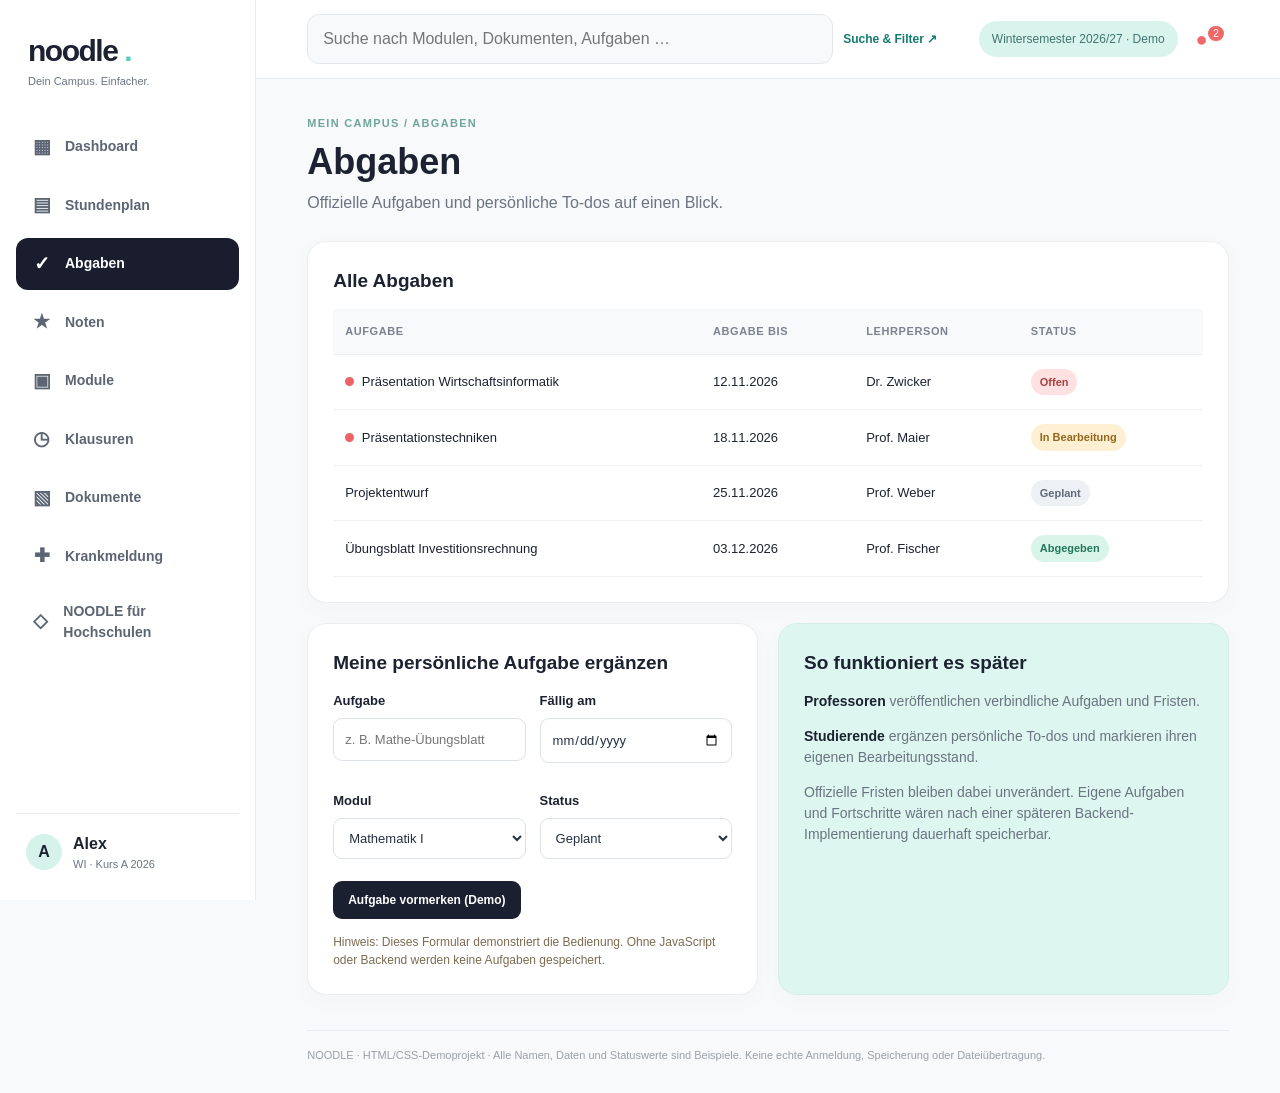
==== pages/abgaben.html @ 5b1bfda7 "Ordnerstruktur und vorläufige Seiten" ====
<!DOCTYPE html>
<html lang="de">
 <head>
  <meta charset="utf-8"/>
  <meta content="width=device-width,initial-scale=1" name="viewport"/>
  <meta content="NOODLE – übersichtliche Lernplattform, HTML/CSS-Demo" name="description"/>
  <title>
   Abgaben · NOODLE
  </title>
  <link href="../css/style.css" rel="stylesheet"/>
 </head>
 <body>
  <div class="app">
   <aside class="sidebar">
    <a class="brand" href="../index.html">
     noodle
     <span>
      .
     </span>
    </a>
    <div class="brand-caption">
     Dein Campus. Einfacher.
    </div>
    <nav aria-label="Hauptnavigation">
     <a class="navlink" href="../index.html">
      <span class="navicon">
       ▦
      </span>
      <span>
       Dashboard
      </span>
     </a>
     <a class="navlink" href="stundenplan.html">
      <span class="navicon">
       ▤
      </span>
      <span>
       Stundenplan
      </span>
     </a>
     <a class="navlink active" href="abgaben.html">
      <span class="navicon">
       ✓
      </span>
      <span>
       Abgaben
      </span>
     </a>
     <a class="navlink" href="noten.html">
      <span class="navicon">
       ★
      </span>
      <span>
       Noten
      </span>
     </a>
     <a class="navlink" href="module.html">
      <span class="navicon">
       ▣
      </span>
      <span>
       Module
      </span>
     </a>
     <a class="navlink" href="klausuren.html">
      <span class="navicon">
       ◷
      </span>
      <span>
       Klausuren
      </span>
     </a>
     <a class="navlink" href="dokumente.html">
      <span class="navicon">
       ▧
      </span>
      <span>
       Dokumente
      </span>
     </a>
     <a class="navlink" href="krankmeldung.html">
      <span class="navicon">
       ✚
      </span>
      <span>
       Krankmeldung
      </span>
     </a>
     <a class="navlink" href="tarife.html">
      <span class="navicon">
       ◇
      </span>
      <span>
       NOODLE für Hochschulen
      </span>
     </a>
    </nav>
    <div class="sidebar-bottom">
     <div class="avatar">
      A
     </div>
     <div>
      <strong>
       Alex
      </strong>
      <small>
       WI · Kurs A 2026
      </small>
     </div>
    </div>
   </aside>
   <div class="mainwrap">
    <header class="topbar">
     <div class="mobile-brand">
      noodle
      <span>
       .
      </span>
     </div>
     <div class="search-area">
      <label class="sr-only" for="global-search">
       Zentrale Suche
      </label>
      <input aria-describedby="search-help" id="global-search" placeholder="Suche nach Modulen, Dokumenten, Aufgaben …" type="search"/>
      <a class="search-link" href="dokumente.html#suchhilfe">
       Suche &amp; Filter
       <span aria-hidden="true">
        ↗
       </span>
      </a>
     </div>
     <div class="top-actions">
      <span class="term">
       Wintersemester 2026/27 · Demo
      </span>
      <a class="notification" href="abgaben.html" title="Wichtige Abgaben">
       ●
       <span>
        2
       </span>
      </a>
     </div>
    </header>
    <main class="content">
     <div class="page-heading">
      <div>
       <p class="eyebrow">
        MEIN CAMPUS / ABGABEN
       </p>
       <h1>
        Abgaben
       </h1>
       <p class="muted">
        Offizielle Aufgaben und persönliche To-dos auf einen Blick.
       </p>
      </div>
     </div>
     <article class="card">
      <h2>
       Alle Abgaben
      </h2>
      <div class="tablewrap">
       <table>
        <thead>
         <tr>
          <th>
           Aufgabe
          </th>
          <th>
           Abgabe bis
          </th>
          <th>
           Lehrperson
          </th>
          <th>
           Status
          </th>
         </tr>
        </thead>
        <tbody>
         <tr>
          <td>
           <span class="dot red">
           </span>
           Präsentation Wirtschaftsinformatik
          </td>
          <td>
           12.11.2026
          </td>
          <td>
           Dr. Zwicker
          </td>
          <td>
           <span class="pill danger">
            Offen
           </span>
          </td>
         </tr>
         <tr>
          <td>
           <span class="dot red">
           </span>
           Präsentationstechniken
          </td>
          <td>
           18.11.2026
          </td>
          <td>
           Prof. Maier
          </td>
          <td>
           <span class="pill warning">
            In Bearbeitung
           </span>
          </td>
         </tr>
         <tr>
          <td>
           Projektentwurf
          </td>
          <td>
           25.11.2026
          </td>
          <td>
           Prof. Weber
          </td>
          <td>
           <span class="pill">
            Geplant
           </span>
          </td>
         </tr>
         <tr>
          <td>
           Übungsblatt Investitionsrechnung
          </td>
          <td>
           03.12.2026
          </td>
          <td>
           Prof. Fischer
          </td>
          <td>
           <span class="pill success">
            Abgegeben
           </span>
          </td>
         </tr>
        </tbody>
       </table>
      </div>
     </article>
     <div class="grid two">
      <article class="card">
       <h2>
        Meine persönliche Aufgabe ergänzen
       </h2>
       <form action="#demo-hinweis" class="demo-form">
        <div class="form-grid">
         <label>
          Aufgabe
          <input placeholder="z. B. Mathe-Übungsblatt" required="" type="text"/>
         </label>
         <label>
          Fällig am
          <input required="" type="date"/>
         </label>
         <label>
          Modul
          <select>
           <option>
            Mathematik I
           </option>
           <option>
            Grundlagen der Informatik
           </option>
           <option>
            Einführung BWL
           </option>
           <option>
            Wirtschaftsinformatik
           </option>
          </select>
         </label>
         <label>
          Status
          <select>
           <option>
            Geplant
           </option>
           <option>
            In Bearbeitung
           </option>
           <option>
            Erledigt
           </option>
          </select>
         </label>
        </div>
        <button class="btn dark" type="submit">
         Aufgabe vormerken (Demo)
        </button>
       </form>
       <p class="demo-note" id="demo-hinweis">
        Hinweis: Dieses Formular demonstriert die Bedienung. Ohne JavaScript oder Backend werden keine Aufgaben gespeichert.
       </p>
      </article>
      <article class="card mint">
       <h2>
        So funktioniert es später
       </h2>
       <p>
        <strong>
         Professoren
        </strong>
        veröffentlichen verbindliche Aufgaben und Fristen.
       </p>
       <p>
        <strong>
         Studierende
        </strong>
        ergänzen persönliche To-dos und markieren ihren eigenen Bearbeitungsstand.
       </p>
       <p>
        Offizielle Fristen bleiben dabei unverändert. Eigene Aufgaben und Fortschritte wären nach einer späteren Backend-Implementierung dauerhaft speicherbar.
       </p>
      </article>
     </div>
     <footer class="footer">
      NOODLE · HTML/CSS-Demoprojekt · Alle Namen, Daten und Statuswerte sind Beispiele. Keine echte Anmeldung, Speicherung oder Dateiübertragung.
     </footer>
    </main>
   </div>
  </div>
 </body>
</html>
---- css/style.css ----
/* NOODLE – zentrale Gestaltung für alle neun HTML-Seiten.
   Zum Lernen: Die Klassen aus HTML werden hier über .klassenname gestaltet. */
:root {
    --ink:#1c2231;
    --muted:#6b7482;
    --line:#e8ebef;
    --mint:#bceee4;
    --teal:#58cbbb;
    --navy:#191d2d;
    --page:#f7f9fa;
    --white:#fff;
    --radius:19px
}

* {
    box-sizing:border-box
}

html {
    scroll-behavior:smooth
}

body {
    margin:0;
    font-family:Arial,Helvetica,sans-serif;
    background:var(--page);
    color:var(--ink);
    line-height:1.5
}

a {
    color:inherit;
    text-decoration:none
}

button,input,select,textarea {
    font:inherit
}

button {
    cursor:pointer
}

h1,h2,h3,p {
    margin-top:0
}

h1 {
    font-size:clamp(27px,3vw,36px);
    line-height:1.15;
    margin-bottom:9px
}

h2 {
    font-size:19px;
    margin-bottom:14px
}

h3 {
    font-size:16px;
    margin-bottom:8px
}

.muted,.card p {
    color:var(--muted)
}

.card strong {
    color:var(--ink)
}

.app {
    display:flex;
    min-height:100vh
}

.sidebar {
    width:256px;
    flex:none;
    background:#fff;
    border-right:1px solid var(--line);
    padding:28px 16px;
    display:flex;
    flex-direction:column;
    position:sticky;
    top:0;
    height:100vh
}

.brand {
    font-size:30px;
    font-weight:800;
    letter-spacing:-1.5px;
    margin-left:12px
}

.brand span,.mobile-brand span {
    color:var(--teal)
}

.brand-caption {
    font-size:11px;
    color:var(--muted);
    margin:0 12px 31px
}

.sidebar nav {
    display:flex;
    flex-direction:column;
    gap:6px
}

.navlink {
    display:flex;
    gap:12px;
    align-items:center;
    padding:12px 14px;
    border-radius:12px;
    color:#5b6573;
    font-size:14px;
    font-weight:600
}

.navlink:hover {
    background:#f1f7f6
}

.navlink.active {
    background:var(--navy);
    color:#fff
}

.navicon {
    font-size:19px;
    width:23px;
    text-align:center
}

.sidebar-bottom {
    display:flex;
    gap:11px;
    align-items:center;
    margin-top:auto;
    padding:18px 10px 0;
    border-top:1px solid var(--line)
}

.sidebar-bottom small {
    display:block;
    color:var(--muted);
    font-size:11px
}

.avatar {
    display:grid;
    place-items:center;
    width:36px;
    height:36px;
    border-radius:50%;
    background:#d5f3eb;
    font-weight:800
}

.mainwrap {
    min-width:0;
    flex:1
}

.topbar {
    min-height:78px;
    display:flex;
    gap:18px;
    align-items:center;
    justify-content:space-between;
    padding:14px clamp(20px,4vw,54px);
    background:#fff;
    border-bottom:1px solid var(--line)
}

.search-area {
    display:flex;
    align-items:center;
    gap:10px;
    flex:1;
    max-width:630px
}

.search-area input {
    width:100%;
    min-width:120px;
    border:1px solid #e3e8ec;
    background:#f7f9fa;
    border-radius:12px;
    padding:12px 15px
}

.search-link {
    white-space:nowrap;
    font-size:12px;
    color:#147b70;
    font-weight:700
}

.top-actions {
    display:flex;
    align-items:center;
    gap:18px
}

.term {
    background:#d9f4ed;
    color:#41756e;
    border-radius:999px;
    padding:9px 13px;
    font-size:12px;
    white-space:nowrap
}

.notification {
    color:#ef6868;
    font-size:20px;
    position:relative
}

.notification span {
    font-size:10px;
    background:#ef6868;
    color:#fff;
    border-radius:10px;
    padding:2px 5px;
    position:relative;
    top:-9px;
    left:-5px
}

.mobile-brand {
    display:none
}

.content {
    max-width:1440px;
    margin:auto;
    padding:36px clamp(20px,4vw,54px) 30px
}

.page-heading {
    margin-bottom:26px
}

.page-heading .muted {
    margin:0
}

.eyebrow {
    font-size:11px;
    font-weight:700;
    color:#70a59b;
    letter-spacing:1.3px;
    margin-bottom:9px
}

.hero {
    background:var(--navy);
    color:white;
    border-radius:22px;
    min-height:244px;
    padding:35px 42px;
    display:flex;
    justify-content:space-between;
    align-items:center;
    gap:24px;
    margin-bottom:20px
}

.hero h2 {
    font-size:29px;
    margin:12px 0 4px
}

.hero p {
    color:#c7cbd6
}

.hero-kicker {
    font-size:11px;
    font-weight:700;
    letter-spacing:1.5px;
    color:#7fdfd0
}

.hero-badges {
    display:flex;
    flex-wrap:wrap;
    gap:8px;
    margin:18px 0
}

.hero-badges span {
    font-size:12px;
    background:#343b4c;
    padding:7px 10px;
    border-radius:999px
}

.hero .hero-hint {
    font-size:12px;
    margin-bottom:0
}

.ects-ring {
    width:172px;
    height:172px;
    flex:none;
    border-radius:50%;
    background:conic-gradient(var(--teal) 0 var(--progress),#fff var(--progress) 100%);
    display:grid;
    place-items:center
}

.ring-inner {
    width:137px;
    height:137px;
    border-radius:50%;
    background:var(--navy);
    display:flex;
    flex-direction:column;
    justify-content:center;
    align-items:center
}

.ring-inner strong {
    font-size:43px;
    line-height:1.1
}

.ring-inner span {
    font-size:13px;
    color:#cbd1dd
}

.grid {
    display:grid;
    gap:20px;
    margin-bottom:20px
}

.two {
    grid-template-columns:repeat(2,minmax(0,1fr))
}

.three {
    grid-template-columns:repeat(3,minmax(0,1fr))
}

.card {
    background:#fff;
    border:1px solid #ebedef;
    border-radius:var(--radius);
    padding:25px;
    min-width:0;
    box-shadow:0 6px 24px rgba(29,37,52,.025);
    margin-bottom:20px
}

.grid>.card {
    margin-bottom:0
}

.card h2 {
    color:var(--ink)
}

.card h3 {
    color:var(--ink)
}

.card p {
    font-size:14px
}

.card p:last-child {
    margin-bottom:0
}

.mint {
    background:#ddf6ef;
    border-color:#d5eee8
}

.lavender {
    background:#f1edf9;
    border-color:#eae5f4
}

.peach {
    background:#fff1e8;
    border-color:#f8e9df
}

.pale {
    background:#f0f4fb;
    border-color:#e8edf5
}

.stat-number {
    font-size:44px;
    font-weight:800;
    letter-spacing:-2px;
    color:#252b38;
    line-height:1.2;
    margin:16px 0 5px
}

.stat-unit {
    font-size:18px;
    font-weight:500;
    letter-spacing:0
}

.btn {
    display:inline-block;
    padding:10px 15px;
    border-radius:9px;
    font-size:12px;
    font-weight:700;
    border:0;
    margin-top:8px
}

.btn.dark {
    background:#1b2030;
    color:#fff
}

.btn.subtle {
    background:#e9f1f0;
    color:#245d57
}

.text-link {
    display:inline-block;
    color:#186e67;
    font-weight:700;
    font-size:13px;
    margin-top:13px
}

.clean-list {
    padding:0;
    list-style:none;
    margin:0
}

.clean-list li {
    display:flex;
    align-items:center;
    gap:11px;
    padding:11px 0;
    border-bottom:1px solid rgba(80,90,105,.11)
}

.clean-list li:last-child {
    border:0
}

.clean-list strong {
    font-size:13px;
    display:block
}

.clean-list small {
    display:block;
    font-size:12px;
    color:var(--muted)
}

.dot {
    width:9px;
    height:9px;
    display:inline-block;
    flex:none;
    border-radius:50%;
    margin-right:4px
}

.red {
    background:#ed6363
}

.amber {
    background:#f3ae52
}

.chipset {
    display:flex;
    flex-wrap:wrap;
    gap:8px;
    margin:16px 0
}

.chipset span,.chipset a {
    border:1px solid #dfe7e6;
    background:#fff;
    border-radius:999px;
    padding:7px 11px;
    font-size:12px;
    color:#46515b
}

.progressline {
    margin:14px 0 19px
}

.progresslabel {
    display:flex;
    justify-content:space-between;
    font-size:12px;
    color:#5e6572;
    margin-bottom:7px
}

.track {
    height:9px;
    background:#e6e9ed;
    border-radius:999px;
    overflow:hidden
}

.fill {
    height:100%;
    background:#60cdbd;
    border-radius:999px
}

.tablewrap {
    overflow-x:auto
}

table {
    border-collapse:collapse;
    width:100%;
    font-size:13px;
    min-width:540px
}

th {
    text-align:left;
    color:#7b8390;
    font-size:11px;
    text-transform:uppercase;
    letter-spacing:.6px;
    background:#f8f9fa
}

td,th {
    padding:14px 12px;
    border-bottom:1px solid #eef0f2
}

td {
    vertical-align:middle
}

.pill {
    display:inline-block;
    font-size:11px;
    font-weight:700;
    padding:5px 9px;
    background:#edf0f4;
    color:#5e6978;
    border-radius:999px;
    white-space:nowrap
}

.pill.success {
    background:#d9f4e8;
    color:#24775d
}

.pill.warning {
    background:#fff0d3;
    color:#92661b
}

.pill.danger {
    background:#ffe1e1;
    color:#a74242
}

.form-grid {
    display:grid;
    grid-template-columns:repeat(2,minmax(0,1fr));
    gap:14px
}

.demo-form label {
    display:flex;
    flex-direction:column;
    gap:7px;
    font-size:13px;
    font-weight:700;
    margin-bottom:14px
}

.demo-form input,.demo-form select,.demo-form textarea {
    width:100%;
    min-width:0;
    border:1px solid #dce2e7;
    border-radius:9px;
    background:#fff;
    padding:11px;
    color:#253044;
    font-weight:400
}

.demo-note {
    font-size:12px!important;
    color:#7c6b50!important;
    margin-top:14px
}

.document-row {
    display:flex;
    align-items:center;
    gap:14px;
    padding:15px 0;
    border-bottom:1px solid var(--line)
}

.document-meta {
    flex:1;
    min-width:0
}

.document-meta strong {
    font-size:13px;
    display:block;
    overflow-wrap:anywhere
}

.document-meta small {
    font-size:12px;
    color:var(--muted)
}

.file-icon {
    background:#e9f0fa;
    color:#5576a3;
    border-radius:8px;
    padding:9px 7px;
    font-size:10px;
    font-weight:800
}

.demo-label {
    font-size:11px;
    color:#8b95a1
}

.range-ends {
    display:flex;
    justify-content:space-between;
    font-size:11px;
    color:var(--muted)
}

input[type=range] {
    accent-color:#55cbb9;
    width:100%;
    margin:20px 0
}

.plan {
    display:flex;
    flex-direction:column;
    gap:12px
}

.plan .btn {
    align-self:flex-start;
    margin-top:auto
}

.plan.featured {
    border:2px solid #5dcab9
}

.plan hr {
    border:0;
    border-top:1px solid #e8ebee;
    width:100%
}

.banner-preview {
    min-height:150px;
    background:linear-gradient(120deg,#21453f,#66c5b5);
    border-radius:13px;
    color:white;
    display:flex;
    flex-direction:column;
    justify-content:center;
    align-items:center;
    gap:6px;
    text-align:center
}

.banner-preview strong {
    font-size:23px
}

.banner-preview small {
    opacity:.8
}

.footer {
    color:#9aa1aa;
    font-size:11px;
    margin-top:35px;
    padding-top:16px;
    border-top:1px solid var(--line)
}

.sr-only {
    position:absolute;
    width:1px;
    height:1px;
    padding:0;
    margin:-1px;
    overflow:hidden;
    clip:rect(0,0,0,0);
    white-space:nowrap;
    border:0
}

@media(max-width:1100px) {
    .sidebar {
        width:220px
    }

    .three {
        grid-template-columns:repeat(2,minmax(0,1fr))
    }

    .term {
        display:none
    }

}

@media(max-width:760px) {
    .app {
        display:block
    }

    .sidebar {
        position:relative;
        width:100%;
        height:auto;
        padding:15px
    }

    .sidebar nav {
        display:flex;
        flex-direction:row;
        overflow-x:auto;
        padding-bottom:6px
    }

    .navlink {
        white-space:nowrap;
        font-size:12px;
        padding:9px 11px
    }

    .sidebar-bottom,.brand-caption {
        display:none
    }

    .brand {
        font-size:24px;
        margin-bottom:10px
    }

    .topbar {
        padding:13px 16px;
        min-height:64px
    }

    .search-area {
        max-width:none
    }

    .search-link {
        display:none
    }

    .content {
        padding:25px 16px
    }

    .hero {
        padding:24px;
        align-items:flex-start
    }

    .ects-ring {
        width:116px;
        height:116px
    }

    .ring-inner {
        width:91px;
        height:91px
    }

    .ring-inner strong {
        font-size:29px
    }

    .ring-inner span {
        font-size:10px
    }

    .hero h2 {
        font-size:22px
    }

    .two,.three {
        grid-template-columns:1fr
    }

    .card {
        padding:20px
    }

    .form-grid {
        grid-template-columns:1fr
    }

}

@media(max-width:420px) {
    .hero {
        flex-direction:column-reverse;
        align-items:center
    }

    .hero-info {
        width:100%
    }

    .top-actions {
        display:none
    }

}
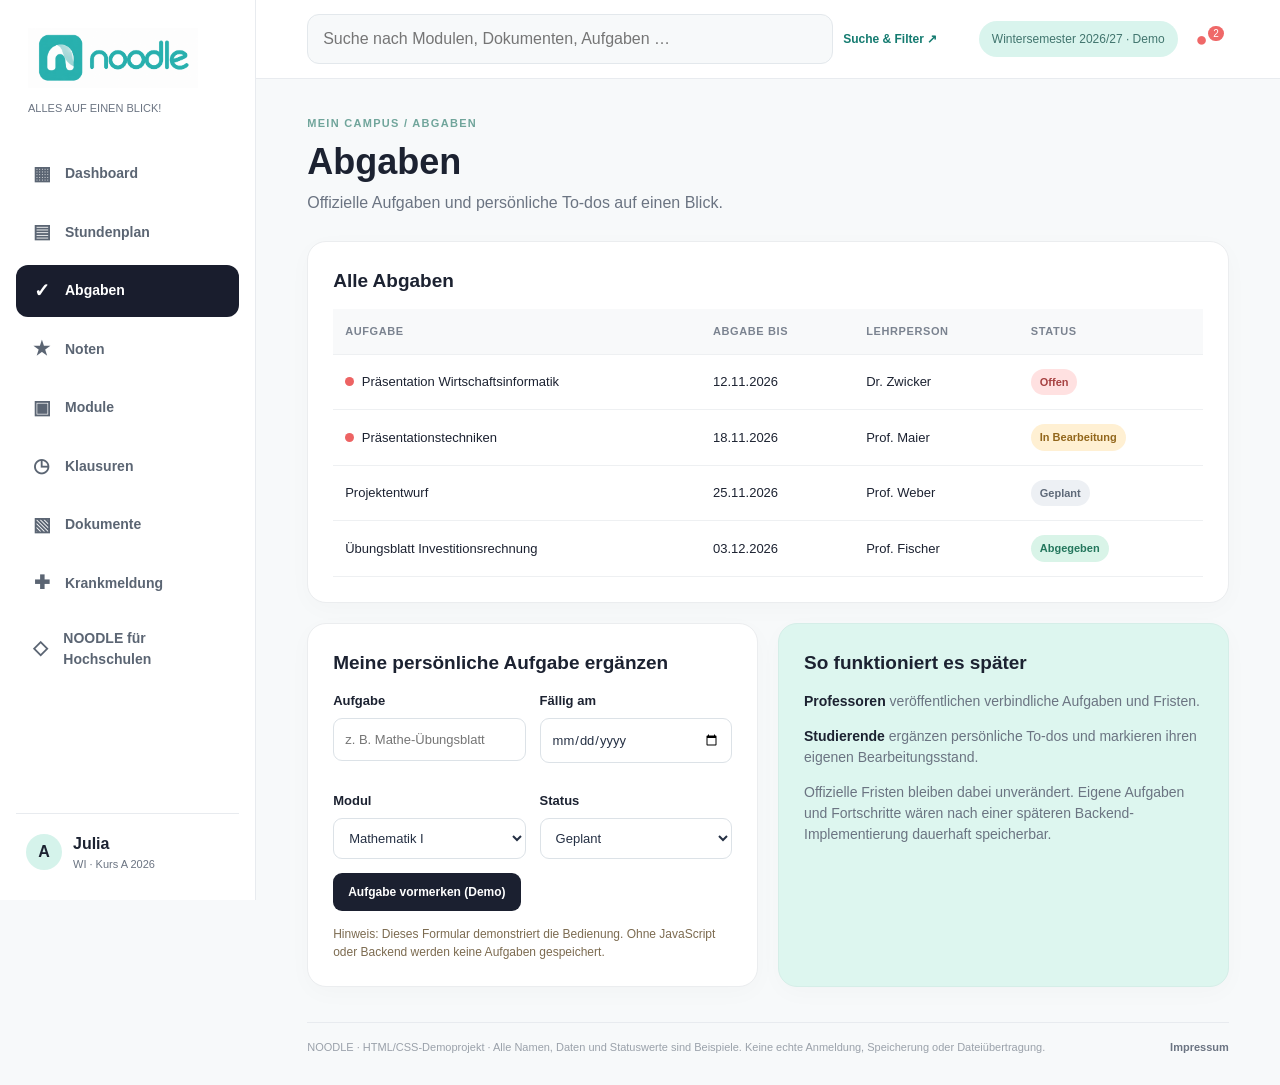
==== commit b1b0418b: "Aktualisiere das Layout der Seiten: Logo ersetzt, Slogan geändert und Impressum hinzugefügt" ====
--- a/pages/abgaben.html
+++ b/pages/abgaben.html
@@ -13,13 +13,10 @@
   <div class="app">
    <aside class="sidebar">
     <a class="brand" href="../index.html">
-     noodle
-     <span>
-      .
-     </span>
+     <img src="../img/noodle_logo_mit_icon.png" alt="NOODLE Logo" width="170" height="60"/>
     </a>
     <div class="brand-caption">
-     Dein Campus. Einfacher.
+     ALLES AUF EINEN BLICK!
     </div>
     <nav aria-label="Hauptnavigation">
      <a class="navlink" href="../index.html">
@@ -101,7 +98,7 @@
      </div>
      <div>
       <strong>
-       Alex
+       Julia
       </strong>
       <small>
        WI · Kurs A 2026
@@ -328,6 +325,7 @@
      </div>
      <footer class="footer">
       NOODLE · HTML/CSS-Demoprojekt · Alle Namen, Daten und Statuswerte sind Beispiele. Keine echte Anmeldung, Speicherung oder Dateiübertragung.
+      <a href="impressum.html" class="footer-link">Impressum</a>
      </footer>
     </main>
    </div>
--- a/css/style.css
+++ b/css/style.css
@@ -359,7 +359,10 @@
     padding:25px;
     min-width:0;
     box-shadow:0 6px 24px rgba(29,37,52,.025);
-    margin-bottom:20px
+    margin-bottom:20px;
+
+    display: flex;
+    flex-direction: column;
 }
 
 .grid>.card {
@@ -403,12 +406,12 @@
 }
 
 .stat-number {
-    font-size:44px;
+    font-size:60px;
     font-weight:800;
     letter-spacing:-2px;
     color:#252b38;
     line-height:1.2;
-    margin:16px 0 5px
+    margin:10px 0 5px
 }
 
 .stat-unit {
@@ -424,7 +427,8 @@
     font-size:12px;
     font-weight:700;
     border:0;
-    margin-top:8px
+    margin-top:auto;
+    align-self: flex-start;
 }
 
 .btn.dark {
@@ -442,7 +446,7 @@
     color:#186e67;
     font-weight:700;
     font-size:13px;
-    margin-top:13px
+    margin-top:35px
 }
 
 .clean-list {
@@ -491,11 +495,15 @@
     background:#f3ae52
 }
 
+.black {
+    background: #000;
+}
+
 .chipset {
     display:flex;
     flex-wrap:wrap;
     gap:8px;
-    margin:16px 0
+    margin:0 0 16px 0
 }
 
 .chipset span,.chipset a {
@@ -717,7 +725,24 @@
     font-size:11px;
     margin-top:35px;
     padding-top:16px;
-    border-top:1px solid var(--line)
+    border-top:1px solid var(--line);
+
+    display:flex;
+    justify-content:space-between;
+    align-items:center;
+    gap:20px;
+}
+
+.footer-link {
+    color:#6b7482;
+    text-decoration:none;
+    font-weight:600;
+    white-space:nowrap;
+}
+
+.footer-link:hover {
+    color:#58cbbb;
+    text-decoration:underline;
 }
 
 .sr-only {
@@ -854,3 +879,31 @@
     }
 
 }
+
+/* IMPRESSUMSSEITE */
+
+.impressum-card {
+    margin-bottom:20px;
+    padding:30px;
+}
+
+.impressum-card h2 {
+    font-size:20px;
+    margin-bottom:15px;
+}
+
+.impressum-card p {
+    font-size:14px;
+    line-height:1.7;
+}
+
+/* TEAMFOTO */
+
+.teamfoto {
+    display:block;
+    width:100%;
+    max-width:650px;
+    height:auto;
+    border-radius:15px;
+    margin-top:20px;
+}
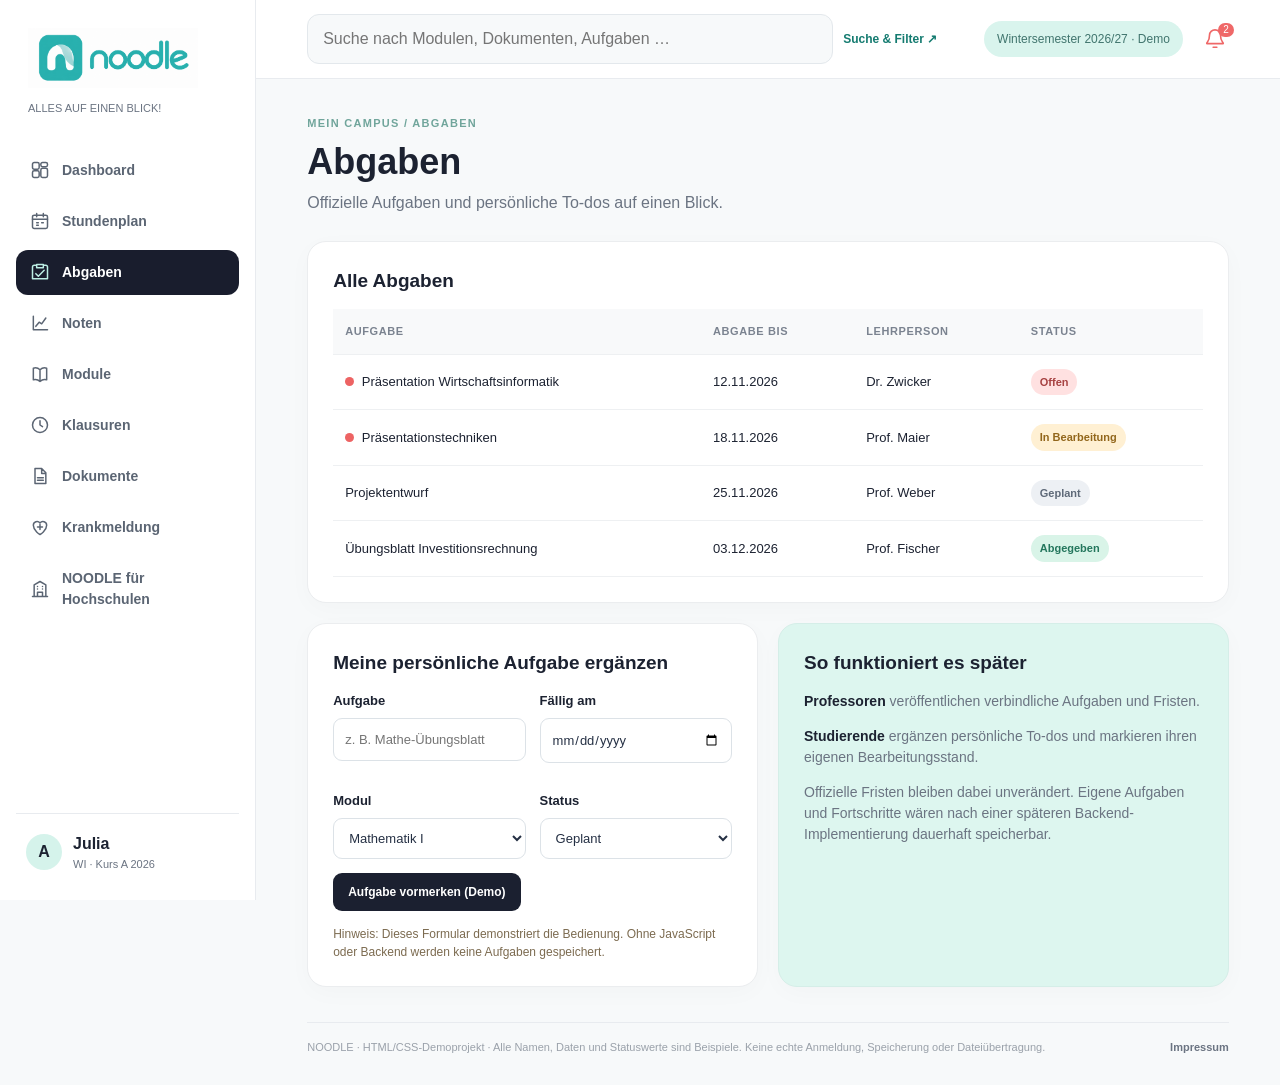
==== commit 3036ce2d: "Refactor navigation icons and notifications - Updated the CSS for navigation icons to use SVG masks " ====
--- a/pages/abgaben.html
+++ b/pages/abgaben.html
@@ -20,7 +20,7 @@
     </div>
     <nav aria-label="Hauptnavigation">
      <a class="navlink" href="../index.html">
-      <span class="navicon">
+      <span class="navicon" aria-hidden="true">
        ▦
       </span>
       <span>
@@ -28,7 +28,7 @@
       </span>
      </a>
      <a class="navlink" href="stundenplan.html">
-      <span class="navicon">
+      <span class="navicon" aria-hidden="true">
        ▤
       </span>
       <span>
@@ -36,7 +36,7 @@
       </span>
      </a>
      <a class="navlink active" href="abgaben.html">
-      <span class="navicon">
+      <span class="navicon" aria-hidden="true">
        ✓
       </span>
       <span>
@@ -44,7 +44,7 @@
       </span>
      </a>
      <a class="navlink" href="noten.html">
-      <span class="navicon">
+      <span class="navicon" aria-hidden="true">
        ★
       </span>
       <span>
@@ -52,7 +52,7 @@
       </span>
      </a>
      <a class="navlink" href="module.html">
-      <span class="navicon">
+      <span class="navicon" aria-hidden="true">
        ▣
       </span>
       <span>
@@ -60,7 +60,7 @@
       </span>
      </a>
      <a class="navlink" href="klausuren.html">
-      <span class="navicon">
+      <span class="navicon" aria-hidden="true">
        ◷
       </span>
       <span>
@@ -68,7 +68,7 @@
       </span>
      </a>
      <a class="navlink" href="dokumente.html">
-      <span class="navicon">
+      <span class="navicon" aria-hidden="true">
        ▧
       </span>
       <span>
@@ -76,7 +76,7 @@
       </span>
      </a>
      <a class="navlink" href="krankmeldung.html">
-      <span class="navicon">
+      <span class="navicon" aria-hidden="true">
        ✚
       </span>
       <span>
@@ -84,7 +84,7 @@
       </span>
      </a>
      <a class="navlink" href="tarife.html">
-      <span class="navicon">
+      <span class="navicon" aria-hidden="true">
        ◇
       </span>
       <span>
@@ -130,8 +130,11 @@
       <span class="term">
        Wintersemester 2026/27 · Demo
       </span>
-      <a class="notification" href="abgaben.html" title="Wichtige Abgaben">
-       ●
+      <a class="notification" href="abgaben.html" title="Wichtige Abgaben" aria-label="Wichtige Abgaben, 2 Benachrichtigungen">
+       <svg class="notification-icon" viewBox="0 0 24 24" aria-hidden="true" focusable="false">
+        <path d="M18 8a6 6 0 0 0-12 0c0 7-3 7-3 9h18c0-2-3-2-3-9" />
+        <path d="M10 21h4" />
+       </svg>
        <span>
         2
        </span>
--- a/css/style.css
+++ b/css/style.css
@@ -131,9 +131,72 @@
 }
 
 .navicon {
-    font-size:19px;
-    width:23px;
-    text-align:center
+    display:block;
+    flex:0 0 20px;
+    width:20px;
+    height:20px;
+    font-size:0;
+    background-color:currentColor;
+    -webkit-mask-position:center;
+    -webkit-mask-repeat:no-repeat;
+    -webkit-mask-size:contain;
+    mask-position:center;
+    mask-repeat:no-repeat;
+    mask-size:contain;
+    transition:transform .18s ease
+}
+
+.navlink[href$="index.html"] .navicon {
+    -webkit-mask-image:url("data:image/svg+xml,%3Csvg xmlns='http://www.w3.org/2000/svg' viewBox='0 0 24 24' fill='none' stroke='%23000' stroke-width='1.8' stroke-linecap='round' stroke-linejoin='round'%3E%3Crect x='3' y='3' width='8' height='8' rx='2'/%3E%3Crect x='13' y='3' width='8' height='5' rx='2'/%3E%3Crect x='13' y='10' width='8' height='11' rx='2'/%3E%3Crect x='3' y='13' width='8' height='8' rx='2'/%3E%3C/svg%3E");
+    mask-image:url("data:image/svg+xml,%3Csvg xmlns='http://www.w3.org/2000/svg' viewBox='0 0 24 24' fill='none' stroke='%23000' stroke-width='1.8' stroke-linecap='round' stroke-linejoin='round'%3E%3Crect x='3' y='3' width='8' height='8' rx='2'/%3E%3Crect x='13' y='3' width='8' height='5' rx='2'/%3E%3Crect x='13' y='10' width='8' height='11' rx='2'/%3E%3Crect x='3' y='13' width='8' height='8' rx='2'/%3E%3C/svg%3E")
+}
+
+.navlink[href$="stundenplan.html"] .navicon {
+    -webkit-mask-image:url("data:image/svg+xml,%3Csvg xmlns='http://www.w3.org/2000/svg' viewBox='0 0 24 24' fill='none' stroke='%23000' stroke-width='1.8' stroke-linecap='round' stroke-linejoin='round'%3E%3Crect x='3' y='5' width='18' height='16' rx='2'/%3E%3Cpath d='M16 3v4M8 3v4M3 10h18M8 14h2M14 14h2M8 17h2'/%3E%3C/svg%3E");
+    mask-image:url("data:image/svg+xml,%3Csvg xmlns='http://www.w3.org/2000/svg' viewBox='0 0 24 24' fill='none' stroke='%23000' stroke-width='1.8' stroke-linecap='round' stroke-linejoin='round'%3E%3Crect x='3' y='5' width='18' height='16' rx='2'/%3E%3Cpath d='M16 3v4M8 3v4M3 10h18M8 14h2M14 14h2M8 17h2'/%3E%3C/svg%3E")
+}
+
+.navlink[href$="abgaben.html"] .navicon {
+    -webkit-mask-image:url("data:image/svg+xml,%3Csvg xmlns='http://www.w3.org/2000/svg' viewBox='0 0 24 24' fill='none' stroke='%23000' stroke-width='1.8' stroke-linecap='round' stroke-linejoin='round'%3E%3Cpath d='M8 4H5a2 2 0 0 0-2 2v14h18V6a2 2 0 0 0-2-2h-3M8 3h8v4H8zM7 14l3 3 7-7'/%3E%3C/svg%3E");
+    mask-image:url("data:image/svg+xml,%3Csvg xmlns='http://www.w3.org/2000/svg' viewBox='0 0 24 24' fill='none' stroke='%23000' stroke-width='1.8' stroke-linecap='round' stroke-linejoin='round'%3E%3Cpath d='M8 4H5a2 2 0 0 0-2 2v14h18V6a2 2 0 0 0-2-2h-3M8 3h8v4H8zM7 14l3 3 7-7'/%3E%3C/svg%3E")
+}
+
+.navlink[href$="noten.html"] .navicon {
+    -webkit-mask-image:url("data:image/svg+xml,%3Csvg xmlns='http://www.w3.org/2000/svg' viewBox='0 0 24 24' fill='none' stroke='%23000' stroke-width='1.8' stroke-linecap='round' stroke-linejoin='round'%3E%3Cpath d='M4 20V4M4 20h17M7 16l4-5 3 2 5-7'/%3E%3C/svg%3E");
+    mask-image:url("data:image/svg+xml,%3Csvg xmlns='http://www.w3.org/2000/svg' viewBox='0 0 24 24' fill='none' stroke='%23000' stroke-width='1.8' stroke-linecap='round' stroke-linejoin='round'%3E%3Cpath d='M4 20V4M4 20h17M7 16l4-5 3 2 5-7'/%3E%3C/svg%3E")
+}
+
+.navlink[href$="module.html"] .navicon {
+    -webkit-mask-image:url("data:image/svg+xml,%3Csvg xmlns='http://www.w3.org/2000/svg' viewBox='0 0 24 24' fill='none' stroke='%23000' stroke-width='1.8' stroke-linecap='round' stroke-linejoin='round'%3E%3Cpath d='M4 5c3-1 6 0 8 2v14c-2-2-5-3-8-2zM20 5c-3-1-6 0-8 2v14c2-2 5-3 8-2z'/%3E%3C/svg%3E");
+    mask-image:url("data:image/svg+xml,%3Csvg xmlns='http://www.w3.org/2000/svg' viewBox='0 0 24 24' fill='none' stroke='%23000' stroke-width='1.8' stroke-linecap='round' stroke-linejoin='round'%3E%3Cpath d='M4 5c3-1 6 0 8 2v14c-2-2-5-3-8-2zM20 5c-3-1-6 0-8 2v14c2-2 5-3 8-2z'/%3E%3C/svg%3E")
+}
+
+.navlink[href$="klausuren.html"] .navicon {
+    -webkit-mask-image:url("data:image/svg+xml,%3Csvg xmlns='http://www.w3.org/2000/svg' viewBox='0 0 24 24' fill='none' stroke='%23000' stroke-width='1.8' stroke-linecap='round' stroke-linejoin='round'%3E%3Ccircle cx='12' cy='12' r='9'/%3E%3Cpath d='M12 7v5l3 2'/%3E%3C/svg%3E");
+    mask-image:url("data:image/svg+xml,%3Csvg xmlns='http://www.w3.org/2000/svg' viewBox='0 0 24 24' fill='none' stroke='%23000' stroke-width='1.8' stroke-linecap='round' stroke-linejoin='round'%3E%3Ccircle cx='12' cy='12' r='9'/%3E%3Cpath d='M12 7v5l3 2'/%3E%3C/svg%3E")
+}
+
+.navlink[href$="dokumente.html"] .navicon {
+    -webkit-mask-image:url("data:image/svg+xml,%3Csvg xmlns='http://www.w3.org/2000/svg' viewBox='0 0 24 24' fill='none' stroke='%23000' stroke-width='1.8' stroke-linecap='round' stroke-linejoin='round'%3E%3Cpath d='M6 3h8l5 5v13H6zM14 3v6h5M9 14h7M9 17h7'/%3E%3C/svg%3E");
+    mask-image:url("data:image/svg+xml,%3Csvg xmlns='http://www.w3.org/2000/svg' viewBox='0 0 24 24' fill='none' stroke='%23000' stroke-width='1.8' stroke-linecap='round' stroke-linejoin='round'%3E%3Cpath d='M6 3h8l5 5v13H6zM14 3v6h5M9 14h7M9 17h7'/%3E%3C/svg%3E")
+}
+
+.navlink[href$="krankmeldung.html"] .navicon {
+    -webkit-mask-image:url("data:image/svg+xml,%3Csvg xmlns='http://www.w3.org/2000/svg' viewBox='0 0 24 24' fill='none' stroke='%23000' stroke-width='1.8' stroke-linecap='round' stroke-linejoin='round'%3E%3Cpath d='M12 21s-8-4.5-8-11a4.5 4.5 0 0 1 8-2.8A4.5 4.5 0 0 1 20 10c0 6.5-8 11-8 11z'/%3E%3Cpath d='M9 12h6M12 9v6'/%3E%3C/svg%3E");
+    mask-image:url("data:image/svg+xml,%3Csvg xmlns='http://www.w3.org/2000/svg' viewBox='0 0 24 24' fill='none' stroke='%23000' stroke-width='1.8' stroke-linecap='round' stroke-linejoin='round'%3E%3Cpath d='M12 21s-8-4.5-8-11a4.5 4.5 0 0 1 8-2.8A4.5 4.5 0 0 1 20 10c0 6.5-8 11-8 11z'/%3E%3Cpath d='M9 12h6M12 9v6'/%3E%3C/svg%3E")
+}
+
+.navlink[href$="tarife.html"] .navicon {
+    -webkit-mask-image:url("data:image/svg+xml,%3Csvg xmlns='http://www.w3.org/2000/svg' viewBox='0 0 24 24' fill='none' stroke='%23000' stroke-width='1.8' stroke-linecap='round' stroke-linejoin='round'%3E%3Cpath d='M3 21h18M5 21V7l7-4 7 4v14M9 21v-5h6v5M9 9h.01M15 9h.01M9 12h.01M15 12h.01'/%3E%3C/svg%3E");
+    mask-image:url("data:image/svg+xml,%3Csvg xmlns='http://www.w3.org/2000/svg' viewBox='0 0 24 24' fill='none' stroke='%23000' stroke-width='1.8' stroke-linecap='round' stroke-linejoin='round'%3E%3Cpath d='M3 21h18M5 21V7l7-4 7 4v14M9 21v-5h6v5M9 9h.01M15 9h.01M9 12h.01M15 12h.01'/%3E%3C/svg%3E")
+}
+
+.navlink:hover .navicon {
+    transform:scale(1.08)
+}
+
+.navlink.active .navicon {
+    background-color:var(--mint)
 }
 
 .sidebar-bottom {
@@ -218,19 +281,40 @@
 
 .notification {
     color:#ef6868;
-    font-size:20px;
-    position:relative
+    position:relative;
+    display:inline-flex;
+    align-items:center;
+    justify-content:center;
+    width:28px;
+    height:28px
+}
+
+.notification-icon {
+    display:block;
+    width:22px;
+    height:22px;
+    fill:none;
+    stroke:currentColor;
+    stroke-width:1.8;
+    stroke-linecap:round;
+    stroke-linejoin:round;
+    transition:fill .15s ease
+}
+
+.notification:hover .notification-icon {
+    fill:currentColor
 }
 
 .notification span {
     font-size:10px;
+    line-height:1;
     background:#ef6868;
     color:#fff;
     border-radius:10px;
     padding:2px 5px;
-    position:relative;
-    top:-9px;
-    left:-5px
+    position:absolute;
+    top:-2px;
+    right:-5px
 }
 
 .mobile-brand {
